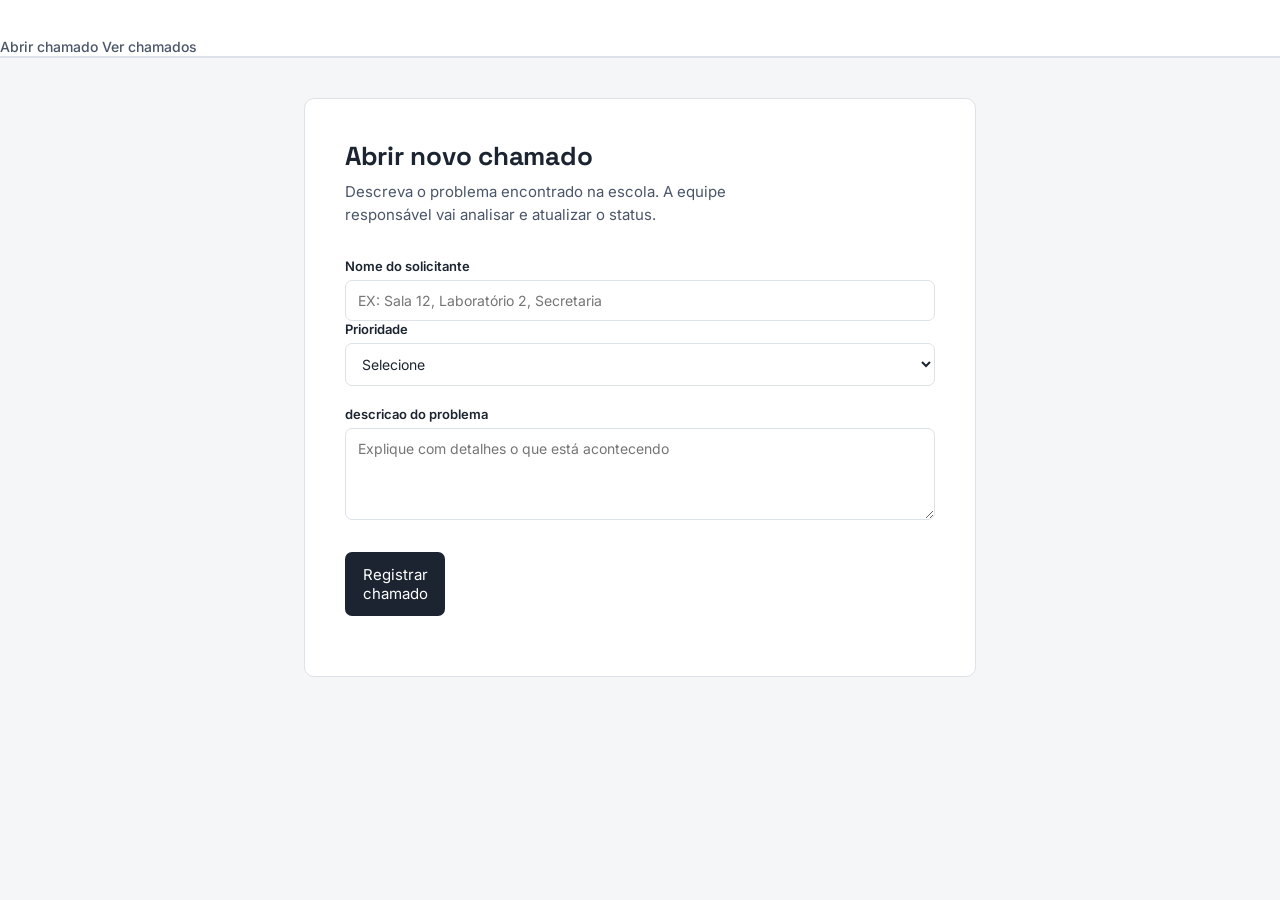
==== index.html @ cc37b88d "primeira versão: cadastro e listagem de chamados" ====
<!DOCTYPE html>
<html lang="en">
<head>
    <meta charset="UTF-8">
    <meta name="viewport" content="width=device-width, initial-scale=1.0">
    <title>HelpDesk Escolar - Abrir chamado</title>
    <link rel="stylesheet" href="style.css">
</head>
<body>
    <header class="topo">
            <div class="topo">
               <span class="topo-conteudo"></span>
               <nav class="topo-nav">
                    <a href="index.html" class="ativo">Abrir chamado</a>
                    <a href="chamados.html">Ver chamados</a>
               </nav>
            </div>
    </header>

    <main class="conteudo">
        <div class="cartao">
            <h1>Abrir novo chamado</h1>
            <p class="subtitulo">Descreva o problema encontrado na escola. A equipe responsável vai analisar e atualizar o status.</p>

            <form id="form-chamado" novalidate>
                <div class="campo">
                    <label for="setor">Nome do solicitante</label>
                    <input type="text" id="setor" name="setor" placeholder="EX: Sala 12, Laboratório 2, Secretaria" required>
                    <div class="campo">
                        <label for="prioridade">Prioridade</label>
                        <select name="prioridade" id="prioridade" required>
                            <option value="" disable selected>Selecione</option>
                            <option value="Baixa">Baixa</option>
                            <option value="Média">Média</option>
                            <option value="Alta">Alta</option>
                        </select>
                    </div>
                    <div class="campo">
                        <label for="descricao">descricao do problema</label>
                        <textarea id="descricao" name="descricao" rows="4" placeholder="Explique com detalhes o que está acontecendo" required ></textarea>
                    </div>
                    <button type="submit" class="botao-principal">Registrar chamado</button>
                    
                    <p id="mensagem-status" class="mensagem-status" role="status" aria-live="polite"></p>
            </form>
        </div>
    </main>
    <script src="storage.js"></script>
    <script src="app.js"></script>
</body>
</html>
---- style.css ----
@import url('https://fonts.googleapis.com/css2?family=Space+Grotesk:wght@500;600;700&family=Inter:wght@400;500;600&display=swap');

:root {
    --tinta: #1B2430;
    --tinta-suave: #4A5568;
    --linha: #DDE2E8;
    --fundo: #F4F6F8;
    --superficie: #FFFFFF;
    --sinal: #2F6F5E;
    --sinal-fundo: #E7F1EE;
    --alerta: #B5502F;
    --foco: #2F6F5E;

}

* {
    box-sizing: border-box;
}

body {
    margin: 0;
    font-family: 'Inter', system-ui, sans-serif;
    background: var(--fundo);
    color: var(--tinta);
}

h1, .topo-marca {
    font-family: 'Space Grotesk', 'Inter', system-ui, sans-serif;
}

/*Topo*/

.topo{
    background: var(--superficie);
    border-bottom: 1px solid var(--linha);
}

.topo-conteudo {
    max-width: 720px;
    margin: 0 auto;
    padding: 18px 24px;
    display: flex;
    align-items: center;
    justify-content: space-between;
}

.topo-marca{
    font-size: 18px;
    font-weight: 700;
    letter-spacing: -0.01em;
}

.topo.nav{
    display: flex;
    gap: 24px;

}

.topo-nav a{
    color: var(--tinta-suave);
    text-decoration: none;
    font-size: 14px;
    font-weight: 500;
    padding-bottom: 2px solid transparent;

}

.topo-nav a:hover{
    color: var(--tinta);
    border-bottom-color: var(--sinal);
}

/*Conteudo principal*/

.conteudo{
    max-width: 720px;
    margin: 0 auto;
    padding: 40px 24px 80px;
}

.cartao{
    background: var(--superficie);
    border: 1px solid var(--linha);
    border-radius: 10px;
    padding: 40px;
}

h1{
    font-size: 26px;
    font-weight: 600px;
    margin: 0 0 8px;
    letter-spacing: -0.01em;
}

.subtitulo{
     margin: 0 0 32px;
     color: var(--tinta-suave);
     font-size: 15px;
     line-height: 1.5;
     max-width: 50ch;
}

/*formulario*/

.campo{
    margin-bottom: 20px;
}
.campo-duplo{
    display: grid;
    grid-template-columns: 1fr 1fr;
    gap: 16px;

}
 
  label{
    display: block;
    font-size: 13px;
    font-weight:600;
    color: var(--tinta);
    margin-bottom: 6px;
  }
  input,
  select,
  textarea{
    WIDTH: 100%;
    padding: 11PX 12px;
    border: 1PX solid var(--linha);
    border-radius: 7px;
    font-size: 14px;
    font-family: inherit;
    color: var(--tinta);
    background-color: var(--superficie);
  }
  input:focus,
  select:focus,
  textarea:focus,{
     outline: none;
     border-color:var (--foco);
     box-shadow: 0 0 0 3px rgb(47,111,94,0,15);
  }
    textarea{
        resize:vertical;
    }
    /*botão*/

    .botao-principal{
        width:100px;
        padding:13px;
        background: var(--tinta);
        color:var(--superficie);
        border: none;
        border-radius: 7px;
        font-size: 15px;
        font-weight: 600px;
        font-family: inherit;
        cursor:pointer;
        margin-top: 8px;
    }

    .botao-principal:hover{
        background:#4A5568;
    }
  /*mensagem de status*/

   .mensagem-status{
    min-heinht: 20px;
    margin: 16px 0 0;
    font-size: 14px;
    font-weight: 500;
   }
   .mensagem-status.sucesso{
    color:var(--sinal);
   }
   .mensagem-status.erro{
    color:var(--alerta);
   }

   /*Responsivo*/

   @media(max-width: 560px){
    .cartao{
        padding :24px;
    }

    .campo-duplo{
        grid-template-columns:1fr ;
        gap: 0;
    }
    
   }
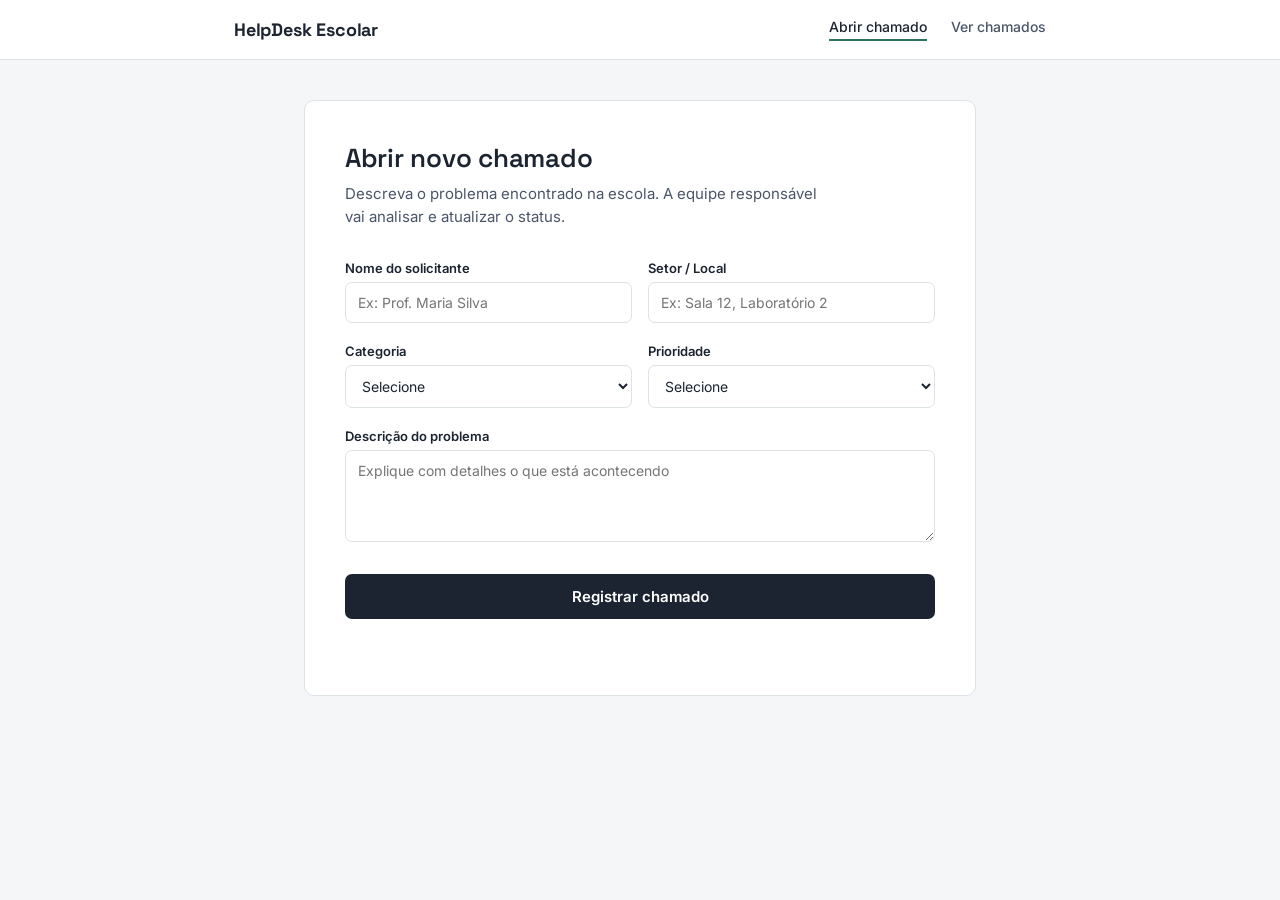
==== commit 99d17618: "erros corrigido" ====
--- a/index.html
+++ b/index.html
@@ -1,5 +1,5 @@
 <!DOCTYPE html>
-<html lang="en">
+<html lang="pt-BR">
 <head>
     <meta charset="UTF-8">
     <meta name="viewport" content="width=device-width, initial-scale=1.0">
@@ -8,13 +8,13 @@
 </head>
 <body>
     <header class="topo">
-            <div class="topo">
-               <span class="topo-conteudo"></span>
-               <nav class="topo-nav">
-                    <a href="index.html" class="ativo">Abrir chamado</a>
-                    <a href="chamados.html">Ver chamados</a>
-               </nav>
-            </div>
+        <div class="topo-conteudo">
+            <span class="topo-marca">HelpDesk Escolar</span>
+            <nav class="topo-nav">
+                <a href="index.html" class="ativo">Abrir chamado</a>
+                <a href="chamados.html">Ver chamados</a>
+            </nav>
+        </div>
     </header>
 
     <main class="conteudo">
@@ -23,28 +23,52 @@
             <p class="subtitulo">Descreva o problema encontrado na escola. A equipe responsável vai analisar e atualizar o status.</p>
 
             <form id="form-chamado" novalidate>
-                <div class="campo">
-                    <label for="setor">Nome do solicitante</label>
-                    <input type="text" id="setor" name="setor" placeholder="EX: Sala 12, Laboratório 2, Secretaria" required>
+                <div class="campo-duplo">
+                    <div class="campo">
+                        <label for="nome">Nome do solicitante</label>
+                        <input type="text" id="nome" name="nome" placeholder="Ex: Prof. Maria Silva" required>
+                    </div>
+                    <div class="campo">
+                        <label for="setor">Setor / Local</label>
+                        <input type="text" id="setor" name="setor" placeholder="Ex: Sala 12, Laboratório 2" required>
+                    </div>
+                </div>
+
+                <div class="campo-duplo">
+                    <div class="campo">
+                        <label for="categoria">Categoria</label>
+                        <select name="categoria" id="categoria" required>
+                            <option value="" disabled selected>Selecione</option>
+                            <option value="Hardware / Computadores">Hardware / Computadores</option>
+                            <option value="Internet / Rede">Internet / Rede</option>
+                            <option value="Projetor / Multimídia">Projetor / Multimídia</option>
+                            <option value="Software / Sistemas">Software / Sistemas</option>
+                            <option value="Infraestrutura / Outros">Infraestrutura / Outros</option>
+                        </select>
+                    </div>
                     <div class="campo">
                         <label for="prioridade">Prioridade</label>
                         <select name="prioridade" id="prioridade" required>
-                            <option value="" disable selected>Selecione</option>
+                            <option value="" disabled selected>Selecione</option>
                             <option value="Baixa">Baixa</option>
                             <option value="Média">Média</option>
                             <option value="Alta">Alta</option>
                         </select>
                     </div>
-                    <div class="campo">
-                        <label for="descricao">descricao do problema</label>
-                        <textarea id="descricao" name="descricao" rows="4" placeholder="Explique com detalhes o que está acontecendo" required ></textarea>
-                    </div>
-                    <button type="submit" class="botao-principal">Registrar chamado</button>
-                    
-                    <p id="mensagem-status" class="mensagem-status" role="status" aria-live="polite"></p>
+                </div>
+
+                <div class="campo">
+                    <label for="descricao">Descrição do problema</label>
+                    <textarea id="descricao" name="descricao" rows="4" placeholder="Explique com detalhes o que está acontecendo" required></textarea>
+                </div>
+
+                <button type="submit" class="botao-principal">Registrar chamado</button>
+                
+                <p id="mensagem-status" class="mensagem-status" role="status" aria-live="polite"></p>
             </form>
         </div>
     </main>
+
     <script src="storage.js"></script>
     <script src="app.js"></script>
 </body>
--- a/style.css
+++ b/style.css
@@ -10,7 +10,6 @@
     --sinal-fundo: #E7F1EE;
     --alerta: #B5502F;
     --foco: #2F6F5E;
-
 }
 
 * {
@@ -24,19 +23,18 @@
     color: var(--tinta);
 }
 
-h1, .topo-marca {
+h1, h2, .topo-marca {
     font-family: 'Space Grotesk', 'Inter', system-ui, sans-serif;
 }
 
-/*Topo*/
-
-.topo{
+/* Topo */
+.topo {
     background: var(--superficie);
     border-bottom: 1px solid var(--linha);
 }
 
 .topo-conteudo {
-    max-width: 720px;
+    max-width: 860px;
     margin: 0 auto;
     padding: 18px 24px;
     display: flex;
@@ -44,147 +42,275 @@
     justify-content: space-between;
 }
 
-.topo-marca{
+.topo-marca {
     font-size: 18px;
     font-weight: 700;
     letter-spacing: -0.01em;
-}
-
-.topo.nav{
+    color: var(--tinta);
+}
+
+.topo-nav {
     display: flex;
     gap: 24px;
-
-}
-
-.topo-nav a{
+}
+
+.topo-nav a {
     color: var(--tinta-suave);
     text-decoration: none;
     font-size: 14px;
     font-weight: 500;
-    padding-bottom: 2px solid transparent;
-
-}
-
-.topo-nav a:hover{
+    padding-bottom: 4px;
+    border-bottom: 2px solid transparent;
+    transition: color 0.2s, border-color 0.2s;
+}
+
+.topo-nav a:hover,
+.topo-nav a.ativo {
     color: var(--tinta);
     border-bottom-color: var(--sinal);
 }
 
-/*Conteudo principal*/
-
-.conteudo{
+/* Conteúdo principal */
+.conteudo {
     max-width: 720px;
     margin: 0 auto;
     padding: 40px 24px 80px;
 }
 
-.cartao{
+.conteudo-larga {
+    max-width: 860px;
+}
+
+.cartao {
     background: var(--superficie);
     border: 1px solid var(--linha);
     border-radius: 10px;
     padding: 40px;
 }
 
-h1{
+h1 {
     font-size: 26px;
-    font-weight: 600px;
+    font-weight: 600;
     margin: 0 0 8px;
     letter-spacing: -0.01em;
 }
 
-.subtitulo{
-     margin: 0 0 32px;
-     color: var(--tinta-suave);
-     font-size: 15px;
-     line-height: 1.5;
-     max-width: 50ch;
-}
-
-/*formulario*/
-
-.campo{
+.subtitulo {
+    margin: 0 0 32px;
+    color: var(--tinta-suave);
+    font-size: 15px;
+    line-height: 1.5;
+    max-width: 55ch;
+}
+
+/* Formulário */
+.campo {
     margin-bottom: 20px;
 }
-.campo-duplo{
+
+.campo-duplo {
     display: grid;
     grid-template-columns: 1fr 1fr;
     gap: 16px;
-
-}
- 
-  label{
+}
+
+label {
     display: block;
     font-size: 13px;
-    font-weight:600;
+    font-weight: 600;
     color: var(--tinta);
     margin-bottom: 6px;
-  }
-  input,
-  select,
-  textarea{
-    WIDTH: 100%;
-    padding: 11PX 12px;
-    border: 1PX solid var(--linha);
+}
+
+input,
+select,
+textarea {
+    width: 100%;
+    padding: 11px 12px;
+    border: 1px solid var(--linha);
     border-radius: 7px;
     font-size: 14px;
     font-family: inherit;
     color: var(--tinta);
     background-color: var(--superficie);
-  }
-  input:focus,
-  select:focus,
-  textarea:focus,{
-     outline: none;
-     border-color:var (--foco);
-     box-shadow: 0 0 0 3px rgb(47,111,94,0,15);
-  }
-    textarea{
-        resize:vertical;
-    }
-    /*botão*/
-
-    .botao-principal{
-        width:100px;
-        padding:13px;
-        background: var(--tinta);
-        color:var(--superficie);
-        border: none;
-        border-radius: 7px;
-        font-size: 15px;
-        font-weight: 600px;
-        font-family: inherit;
-        cursor:pointer;
-        margin-top: 8px;
-    }
-
-    .botao-principal:hover{
-        background:#4A5568;
-    }
-  /*mensagem de status*/
-
-   .mensagem-status{
-    min-heinht: 20px;
+}
+
+input:focus,
+select:focus,
+textarea:focus {
+    outline: none;
+    border-color: var(--foco);
+    box-shadow: 0 0 0 3px rgba(47, 111, 94, 0.15);
+}
+
+textarea {
+    resize: vertical;
+}
+
+/* Botão */
+.botao-principal {
+    width: 100%;
+    padding: 13px;
+    background: var(--tinta);
+    color: var(--superficie);
+    border: none;
+    border-radius: 7px;
+    font-size: 15px;
+    font-weight: 600;
+    font-family: inherit;
+    cursor: pointer;
+    margin-top: 8px;
+    transition: background-color 0.2s;
+}
+
+.botao-principal:hover {
+    background: #2D3748;
+}
+
+/* Mensagem de status */
+.mensagem-status {
+    min-height: 20px;
     margin: 16px 0 0;
     font-size: 14px;
     font-weight: 500;
-   }
-   .mensagem-status.sucesso{
-    color:var(--sinal);
-   }
-   .mensagem-status.erro{
-    color:var(--alerta);
-   }
-
-   /*Responsivo*/
-
-   @media(max-width: 560px){
-    .cartao{
-        padding :24px;
+}
+
+.mensagem-status.sucesso {
+    color: var(--sinal);
+}
+
+.mensagem-status.erro {
+    color: var(--alerta);
+}
+
+/* Tela de Listagem (chamados.html) */
+.cabecalho-lista {
+    display: flex;
+    justify-content: space-between;
+    align-items: flex-end;
+    gap: 20px;
+    margin-bottom: 24px;
+}
+
+.cabecalho-lista .subtitulo {
+    margin-bottom: 0;
+}
+
+.campo-filtro {
+    min-width: 190px;
+    margin-bottom: 0;
+}
+
+.lista-chamados {
+    display: grid;
+    gap: 16px;
+}
+
+.cartao-chamado {
+    background: var(--superficie);
+    border: 1px solid var(--linha);
+    border-radius: 10px;
+    padding: 24px;
+}
+
+.cartao-chamado-topo {
+    display: flex;
+    justify-content: space-between;
+    align-items: center;
+    margin-bottom: 10px;
+}
+
+.numero-chamado {
+    font-size: 13px;
+    font-weight: 600;
+    color: var(--tinta-suave);
+}
+
+.badge-prioridade {
+    font-size: 12px;
+    font-weight: 600;
+    padding: 4px 10px;
+    border-radius: 999px;
+}
+
+.prioridade-baixa {
+    background: #E2E8F0;
+    color: #334155;
+}
+
+.prioridade-media {
+    background: #FEF3C7;
+    color: #92400E;
+}
+
+.prioridade-alta {
+    background: #FEE2E2;
+    color: #991B1B;
+}
+
+.titulo-chamado {
+    font-size: 18px;
+    font-weight: 600;
+    margin: 0 0 8px;
+}
+
+.descricao-chamado {
+    font-size: 14px;
+    line-height: 1.5;
+    color: var(--tinta-suave);
+    margin: 0 0 16px;
+}
+
+.detalhes-chamados {
+    display: flex;
+    flex-wrap: wrap;
+    gap: 16px;
+    font-size: 13px;
+    color: var(--tinta-suave);
+    padding-top: 12px;
+    border-top: 1px solid var(--linha);
+    margin-bottom: 16px;
+}
+
+.rodape-chamado {
+    display: flex;
+    align-items: center;
+    gap: 10px;
+}
+
+.rotulo-status {
+    margin-bottom: 0;
+}
+
+.select-status {
+    width: auto;
+    min-width: 160px;
+    padding: 7px 10px;
+}
+
+.mensagem-vazia {
+    text-align: center;
+    padding: 48px 24px;
+    background: var(--superficie);
+    border: 1px dashed var(--linha);
+    border-radius: 10px;
+    color: var(--tinta-suave);
+    font-size: 15px;
+}
+
+/* Responsivo */
+@media (max-width: 600px) {
+    .cartao {
+        padding: 24px;
     }
 
-    .campo-duplo{
-        grid-template-columns:1fr ;
+    .campo-duplo {
+        grid-template-columns: 1fr;
         gap: 0;
     }
-    
-   }+
+    .cabecalho-lista {
+        flex-direction: column;
+        align-items: stretch;
+    }
+}
